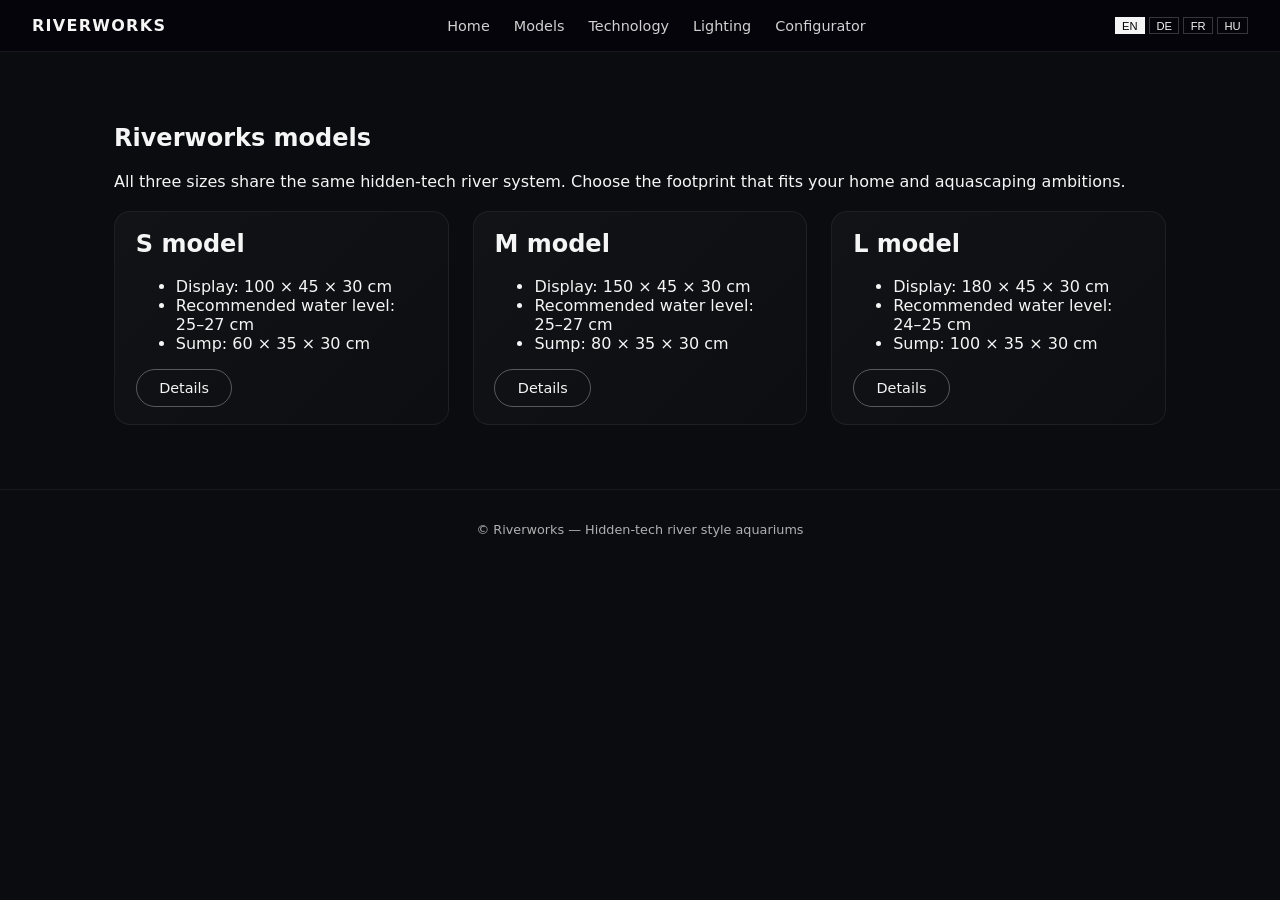
==== models.html @ a70546f6 "Add files via upload" ====
<!DOCTYPE html>
<html lang="en">
<head>
  <meta charset="UTF-8" />
  <meta name="viewport" content="width=device-width, initial-scale=1.0" />
  <title>Riverworks Aquariums</title>
  <link rel="stylesheet" href="assets/css/styles.css" />
  <script defer src="assets/js/main.js"></script>
</head>
<body>
<header class="rw-header">
  <div class="rw-logo">Riverworks</div>
  <nav class="rw-nav">
    <a href="index.html" data-i18n="nav_home">Home</a>
    <a href="models.html" data-i18n="nav_models">Models</a>
    <a href="technology.html" data-i18n="nav_technology">Technology</a>
    <a href="lighting.html" data-i18n="nav_lighting">Lighting</a>
    <a href="configurator.html" data-i18n="nav_configurator">Configurator</a>
  </nav>
  <div class="rw-lang">
    <button data-lang="en" class="active">EN</button>
    <button data-lang="de">DE</button>
    <button data-lang="fr">FR</button>
    <button data-lang="hu">HU</button>
  </div>
</header>
<main class="rw-main">

<section class="rw-section">
  <h1 data-i18n="models_h1">Riverworks models</h1>
  <p data-i18n="models_intro">All three sizes share the same hidden-tech river system. Choose the footprint that fits your home and aquascaping ambitions.</p>
  <div class="rw-models-grid">
    <article class="rw-model-card">
      <h2>S model</h2>
      <ul>
        <li>Display: 100 × 45 × 30 cm</li>
        <li>Recommended water level: 25–27 cm</li>
        <li>Sump: 60 × 35 × 30 cm</li>
      </ul>
      <a href="model-s.html" class="btn ghost">Details</a>
    </article>
    <article class="rw-model-card">
      <h2>M model</h2>
      <ul>
        <li>Display: 150 × 45 × 30 cm</li>
        <li>Recommended water level: 25–27 cm</li>
        <li>Sump: 80 × 35 × 30 cm</li>
      </ul>
      <a href="model-m.html" class="btn ghost">Details</a>
    </article>
    <article class="rw-model-card">
      <h2>L model</h2>
      <ul>
        <li>Display: 180 × 45 × 30 cm</li>
        <li>Recommended water level: 24–25 cm</li>
        <li>Sump: 100 × 35 × 30 cm</li>
      </ul>
      <a href="model-l.html" class="btn ghost">Details</a>
    </article>
  </div>
</section>

</main>
<footer class="rw-footer">
  <p>© Riverworks — Hidden-tech river style aquariums</p>
</footer>
</body>
</html>
---- assets/css/styles.css ----
*,
*::before,
*::after {
  box-sizing: border-box;
}

body {
  margin: 0;
  font-family: system-ui, -apple-system, BlinkMacSystemFont, "Segoe UI", sans-serif;
  background: #0b0c10;
  color: #f5f5f5;
}

a {
  color: inherit;
  text-decoration: none;
}

.rw-header {
  position: sticky;
  top: 0;
  z-index: 50;
  display: flex;
  align-items: center;
  justify-content: flex-start;
  padding: 1rem 2rem;
  border-bottom: 1px solid rgba(255,255,255,0.08);
  background: rgba(5,5,10,0.92);
  backdrop-filter: blur(12px);
}

.rw-logo {
  font-weight: 600;
  letter-spacing: 0.08em;
  text-transform: uppercase;
  margin-right: 2rem;
}


.rw-nav {
  display: flex;
  gap: 1.5rem;
  justify-content: center;
  margin: 0 auto;
}

.rw-nav a {
  font-size: 0.9rem;
  opacity: 0.85;
}

.rw-nav a.active,
.rw-nav a:hover {
  opacity: 1;
}

.rw-lang {
  display: flex;
  gap: 0.25rem;
}


.rw-lang button {
  background: transparent;
  border: 1px solid rgba(255,255,255,0.2);
  color: inherit;
  padding: 0.1rem 0.4rem;
  font-size: 0.7rem;
  cursor: pointer;
}

.rw-lang button.active {
  background: #f5f5f5;
  color: #000;
}

.rw-main {
  max-width: 1100px;
  margin: 0 auto;
  padding: 2rem 1.5rem 4rem;
}

.rw-hero {
  padding: 3rem 0 2rem;
}

.rw-hero-text h1 {
  font-size: 2.2rem;
  margin-bottom: 0.5rem;
}

.rw-hero-text p {
  max-width: 520px;
  opacity: 0.86;
}

.rw-hero-actions {
  margin-top: 1.5rem;
  display: flex;
  gap: 0.75rem;
}

.btn {
  display: inline-flex;
  align-items: center;
  justify-content: center;
  padding: 0.6rem 1.4rem;
  border-radius: 999px;
  border: 1px solid rgba(255,255,255,0.3);
  font-size: 0.9rem;
  cursor: pointer;
}

.btn.primary {
  background: #f5f5f5;
  color: #000;
}

.btn.ghost {
  background: transparent;
  color: #f5f5f5;
}

.rw-section {
  margin-top: 2.5rem;
}

.rw-usp-grid,
.rw-models-grid {
  display: grid;
  grid-template-columns: repeat(auto-fit, minmax(220px, 1fr));
  gap: 1.5rem;
  margin-top: 1.25rem;
}

.rw-usp-item,
.rw-model-card {
  border-radius: 1rem;
  padding: 1.1rem 1.3rem;
  background: linear-gradient(135deg, rgba(255,255,255,0.03), rgba(255,255,255,0.01));
  border: 1px solid rgba(255,255,255,0.06);
}

.rw-model-card h3,
.rw-model-card h2 {
  margin-top: 0;
}

.rw-form {
  display: grid;
  gap: 1rem;
  max-width: 520px;
}

.rw-form label {
  display: grid;
  gap: 0.3rem;
}

.rw-form input,
.rw-form textarea,
.rw-form select {
  padding: 0.5rem 0.75rem;
  border-radius: 0.6rem;
  border: 1px solid rgba(255,255,255,0.25);
  background: rgba(0,0,0,0.4);
  color: #f5f5f5;
}

.rw-footer {
  border-top: 1px solid rgba(255,255,255,0.08);
  padding: 1.2rem 1.5rem 2rem;
  text-align: center;
  font-size: 0.8rem;
  opacity: 0.7;
}

.rw-note {
  opacity: 0.8;
  font-size: 0.85rem;
  margin-top: 1.2rem;
}

@media (max-width: 768px) {
  .rw-header {
    flex-wrap: wrap;
    gap: 0.5rem;
    justify-content: center;
  }
  .rw-nav {
    order: 3;
    width: 100%;
    justify-content: center;
    flex-wrap: wrap;
  }
  .rw-lang {
    order: 2;
  }
  .rw-main {
    padding-inline: 1rem;
  }
  .rw-hero-text h1 {
    font-size: 1.8rem;
  }
}
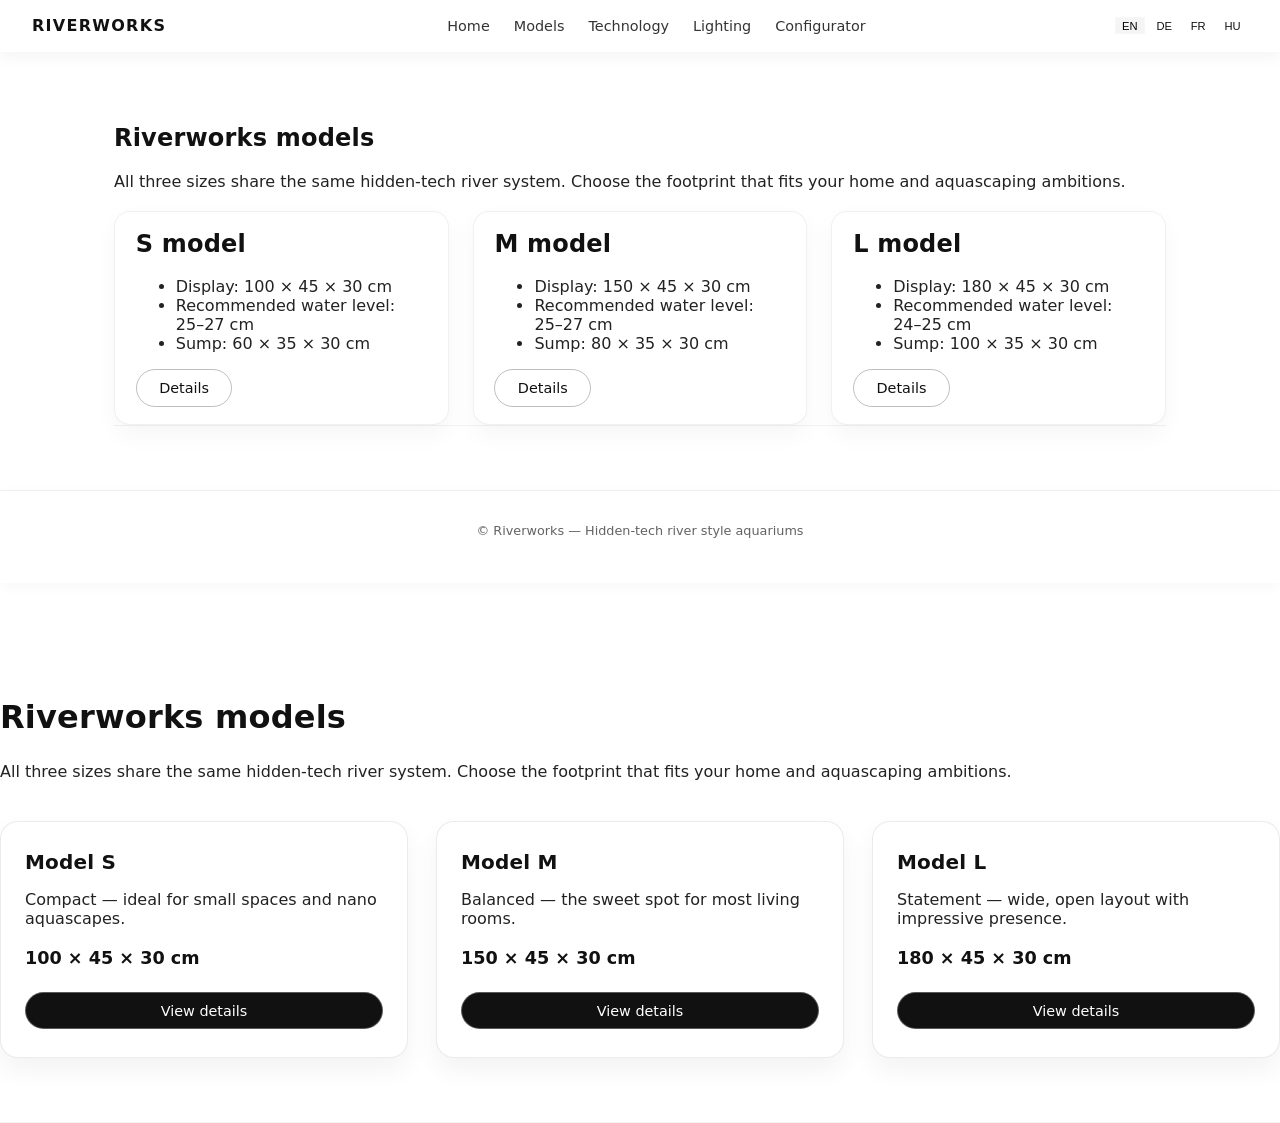
==== commit 2f70a6c0: "Add files via upload" ====
--- a/models.html
+++ b/models.html
@@ -66,3 +66,34 @@
 </footer>
 </body>
 </html>
+
+
+<section class="rw-section rw-models-grid-premium">
+  <header class="rw-section-header">
+    <h1 class="premium-title" data-i18n="models_h1">Riverworks models</h1>
+    <p class="premium-sub" data-i18n="models_intro">One river system — three carefully proportioned sizes.</p>
+  </header>
+
+  <div class="premium-model-grid">
+    <article class="premium-card">
+      <h3>Model S</h3>
+      <p class="tagline">Compact — ideal for small spaces and nano aquascapes.</p>
+      <div class="spec">100 × 45 × 30 cm</div>
+      <a href="configurator.html" class="btn primary">View details</a>
+    </article>
+
+    <article class="premium-card">
+      <h3>Model M</h3>
+      <p class="tagline">Balanced — the sweet spot for most living rooms.</p>
+      <div class="spec">150 × 45 × 30 cm</div>
+      <a href="configurator.html" class="btn primary">View details</a>
+    </article>
+
+    <article class="premium-card">
+      <h3>Model L</h3>
+      <p class="tagline">Statement — wide, open layout with impressive presence.</p>
+      <div class="spec">180 × 45 × 30 cm</div>
+      <a href="configurator.html" class="btn primary">View details</a>
+    </article>
+  </div>
+</section>
--- a/assets/css/styles.css
+++ b/assets/css/styles.css
@@ -204,3 +204,79 @@
     font-size: 1.8rem;
   }
 }
+
+
+/* === Premium White Theme Overrides === */
+html, body {
+  background: #ffffff !important;
+  color: #111111 !important;
+}
+
+.rw-header, .rw-footer {
+  background: #ffffff !important;
+  color: #111111 !important;
+  box-shadow: 0 4px 16px rgba(0,0,0,.05);
+}
+
+.rw-nav a {
+  color: #111111 !important;
+}
+
+.rw-nav a:hover {
+  color: #000000 !important;
+}
+
+.rw-section, .rw-usp, .rw-models-preview, .rw-config, .rw-tech {
+  background: #ffffff !important;
+}
+
+.rw-card, .rw-model-card, .rw-usp-item {
+  background: #ffffff !important;
+  border: 1px solid rgba(0,0,0,.06);
+  box-shadow: 0 10px 24px rgba(0,0,0,.04);
+}
+
+h1, h2, h3, h4, h5 {
+  color: #111111 !important;
+  letter-spacing: .2px;
+}
+
+p, li {
+  color: #222222 !important;
+}
+
+.btn.primary {
+  background: #111111 !important;
+  color: #ffffff !important;
+}
+
+.btn.ghost {
+  border: 1px solid rgba(0,0,0,.25) !important;
+  color: #111111 !important;
+}
+
+.rw-hero {
+  background: #ffffff !important;
+}
+
+.rw-footer {
+  border-top: 1px solid rgba(0,0,0,.08);
+}
+
+/* subtle section separation */
+section {
+  border-bottom: 1px solid rgba(0,0,0,.05);
+}
+/* === End Premium White Theme === */
+
+
+/* Premium Models Grid */
+.rw-models-grid-premium { padding-top: 3rem; padding-bottom: 4rem; }
+.premium-title { font-size: 2rem; font-weight: 700; }
+.premium-sub { color: #444; margin-top: .5rem; margin-bottom: 2.5rem; }
+.premium-model-grid { display: grid; gap: 1.75rem; grid-template-columns: repeat(auto-fit, minmax(260px, 1fr)); }
+.premium-card { background:#fff; border:1px solid rgba(0,0,0,.08); border-radius:18px; padding:1.75rem 1.5rem; box-shadow:0 12px 26px rgba(0,0,0,.05); }
+.premium-card h3 { margin:0 0 .5rem 0; font-size:1.25rem; }
+.premium-card .tagline { color:#555; margin-bottom:1.25rem; }
+.premium-card .spec { font-size:1.1rem; font-weight:600; margin-bottom:1.5rem; }
+.premium-card .btn.primary { width:100%; text-align:center; }
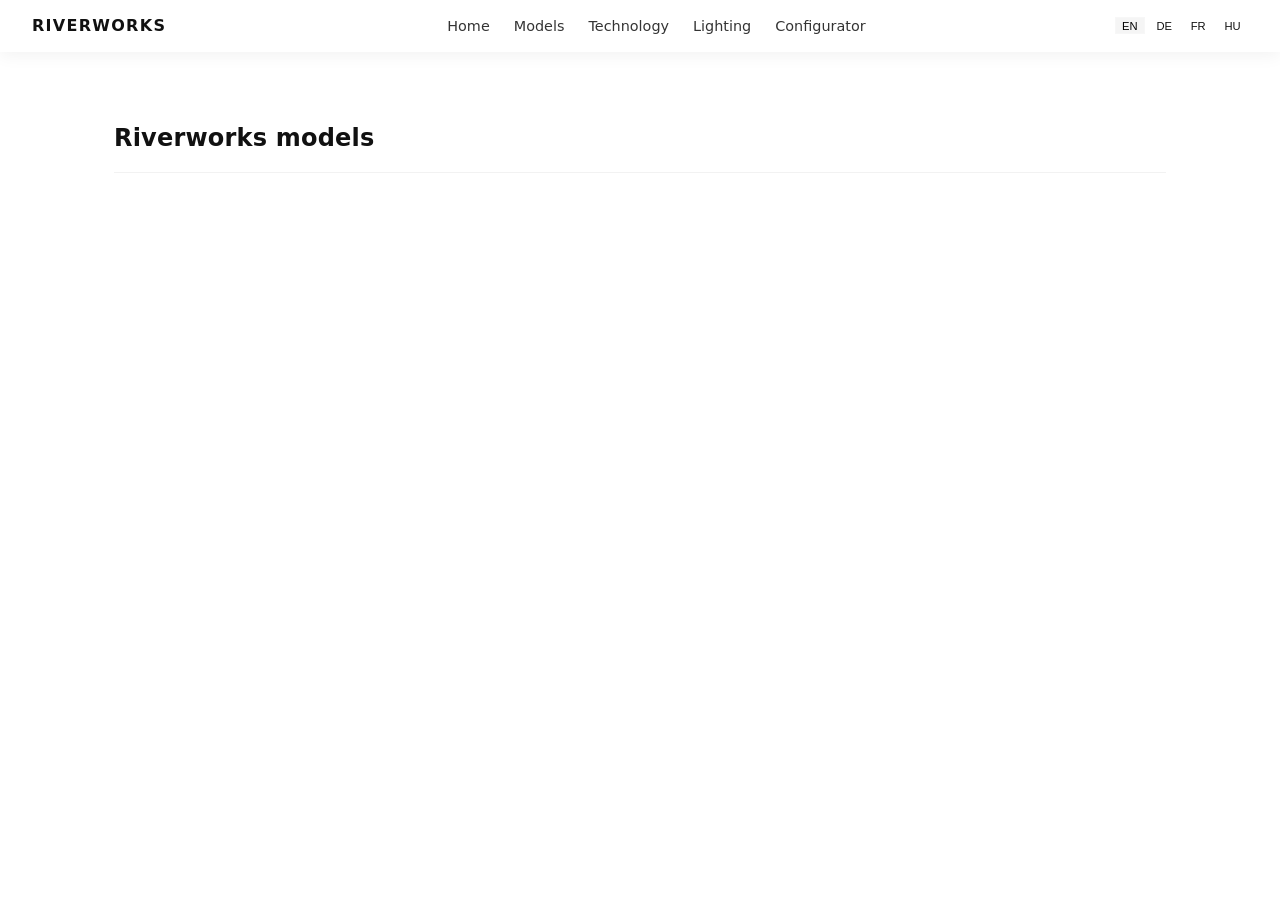
==== commit 05d3bad2: "Add files via upload" ====
--- a/models.html
+++ b/models.html
@@ -27,48 +27,7 @@
 <main class="rw-main">
 
 <section class="rw-section">
-  <h1 data-i18n="models_h1">Riverworks models</h1>
-  <p data-i18n="models_intro">All three sizes share the same hidden-tech river system. Choose the footprint that fits your home and aquascaping ambitions.</p>
-  <div class="rw-models-grid">
-    <article class="rw-model-card">
-      <h2>S model</h2>
-      <ul>
-        <li>Display: 100 × 45 × 30 cm</li>
-        <li>Recommended water level: 25–27 cm</li>
-        <li>Sump: 60 × 35 × 30 cm</li>
-      </ul>
-      <a href="model-s.html" class="btn ghost">Details</a>
-    </article>
-    <article class="rw-model-card">
-      <h2>M model</h2>
-      <ul>
-        <li>Display: 150 × 45 × 30 cm</li>
-        <li>Recommended water level: 25–27 cm</li>
-        <li>Sump: 80 × 35 × 30 cm</li>
-      </ul>
-      <a href="model-m.html" class="btn ghost">Details</a>
-    </article>
-    <article class="rw-model-card">
-      <h2>L model</h2>
-      <ul>
-        <li>Display: 180 × 45 × 30 cm</li>
-        <li>Recommended water level: 24–25 cm</li>
-        <li>Sump: 100 × 35 × 30 cm</li>
-      </ul>
-      <a href="model-l.html" class="btn ghost">Details</a>
-    </article>
-  </div>
-</section>
-
-</main>
-<footer class="rw-footer">
-  <p>© Riverworks — Hidden-tech river style aquariums</p>
-</footer>
-</body>
-</html>
-
-
-<section class="rw-section rw-models-grid-premium">
+  <h1 data-i18n="models_h1">Riverwork<section class="rw-section rw-models-grid-premium">
   <header class="rw-section-header">
     <h1 class="premium-title" data-i18n="models_h1">Riverworks models</h1>
     <p class="premium-sub" data-i18n="models_intro">One river system — three carefully proportioned sizes.</p>
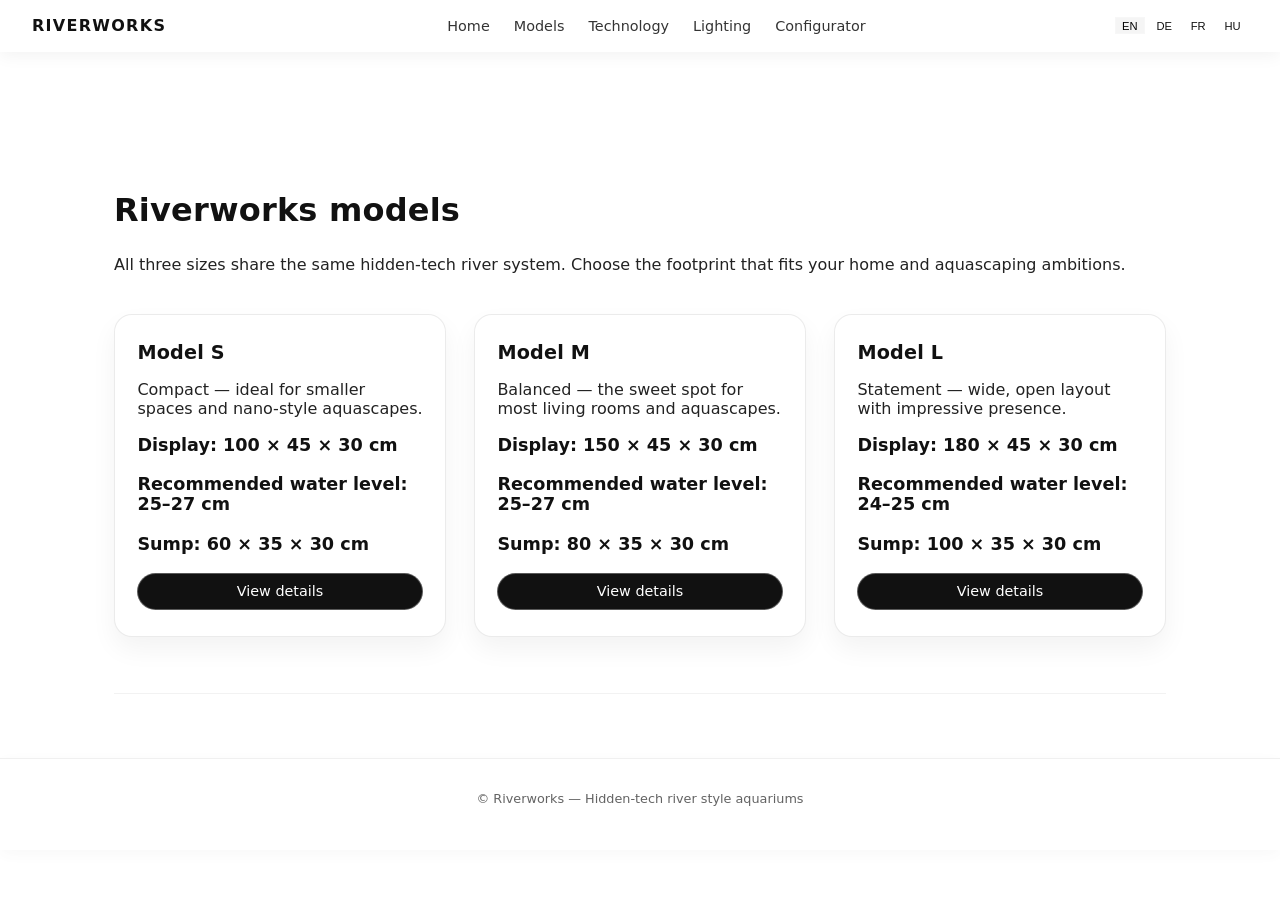
==== commit 1465a1be: "Add files via upload" ====
--- a/models.html
+++ b/models.html
@@ -24,35 +24,46 @@
     <button data-lang="hu">HU</button>
   </div>
 </header>
+
 <main class="rw-main">
+  <section class="rw-section rw-models-grid-premium">
+    <header class="rw-section-header">
+      <h1 class="premium-title" data-i18n="models_h1">Riverworks models</h1>
+      <p class="premium-sub" data-i18n="models_intro">One river system — three carefully proportioned sizes.</p>
+    </header>
 
-<section class="rw-section">
-  <h1 data-i18n="models_h1">Riverwork<section class="rw-section rw-models-grid-premium">
-  <header class="rw-section-header">
-    <h1 class="premium-title" data-i18n="models_h1">Riverworks models</h1>
-    <p class="premium-sub" data-i18n="models_intro">One river system — three carefully proportioned sizes.</p>
-  </header>
+    <div class="premium-model-grid">
+      <article class="premium-card">
+        <h3>Model S</h3>
+        <p class="tagline">Compact — ideal for smaller spaces and nano-style aquascapes.</p>
+        <div class="spec">Display: 100 × 45 × 30 cm</div>
+        <div class="spec">Recommended water level: 25–27 cm</div>
+        <div class="spec">Sump: 60 × 35 × 30 cm</div>
+        <a href="configurator.html" class="btn primary">View details</a>
+      </article>
 
-  <div class="premium-model-grid">
-    <article class="premium-card">
-      <h3>Model S</h3>
-      <p class="tagline">Compact — ideal for small spaces and nano aquascapes.</p>
-      <div class="spec">100 × 45 × 30 cm</div>
-      <a href="configurator.html" class="btn primary">View details</a>
-    </article>
+      <article class="premium-card">
+        <h3>Model M</h3>
+        <p class="tagline">Balanced — the sweet spot for most living rooms and aquascapes.</p>
+        <div class="spec">Display: 150 × 45 × 30 cm</div>
+        <div class="spec">Recommended water level: 25–27 cm</div>
+        <div class="spec">Sump: 80 × 35 × 30 cm</div>
+        <a href="configurator.html" class="btn primary">View details</a>
+      </article>
 
-    <article class="premium-card">
-      <h3>Model M</h3>
-      <p class="tagline">Balanced — the sweet spot for most living rooms.</p>
-      <div class="spec">150 × 45 × 30 cm</div>
-      <a href="configurator.html" class="btn primary">View details</a>
-    </article>
-
-    <article class="premium-card">
-      <h3>Model L</h3>
-      <p class="tagline">Statement — wide, open layout with impressive presence.</p>
-      <div class="spec">180 × 45 × 30 cm</div>
-      <a href="configurator.html" class="btn primary">View details</a>
-    </article>
-  </div>
-</section>
+      <article class="premium-card">
+        <h3>Model L</h3>
+        <p class="tagline">Statement — wide, open layout with impressive presence.</p>
+        <div class="spec">Display: 180 × 45 × 30 cm</div>
+        <div class="spec">Recommended water level: 24–25 cm</div>
+        <div class="spec">Sump: 100 × 35 × 30 cm</div>
+        <a href="configurator.html" class="btn primary">View details</a>
+      </article>
+    </div>
+  </section>
+</main>
+<footer class="rw-footer">
+  <p>© Riverworks — Hidden-tech river style aquariums</p>
+</footer>
+</body>
+</html>
--- a/assets/css/styles.css
+++ b/assets/css/styles.css
@@ -280,3 +280,13 @@
 .premium-card .tagline { color:#555; margin-bottom:1.25rem; }
 .premium-card .spec { font-size:1.1rem; font-weight:600; margin-bottom:1.5rem; }
 .premium-card .btn.primary { width:100%; text-align:center; }
+
+
+/* Premium Models Grid (fixed)*/
+.rw-models-grid-premium{padding-top:2.5rem;padding-bottom:3.5rem;}
+.premium-model-grid{display:grid;gap:1.75rem;grid-template-columns:repeat(auto-fit,minmax(260px,1fr));}
+.premium-card{background:#fff;border:1px solid rgba(0,0,0,.08);border-radius:18px;padding:1.6rem 1.4rem;box-shadow:0 12px 26px rgba(0,0,0,.05);}
+.premium-card h3{margin:0 0 .4rem 0;font-size:1.2rem;}
+.premium-card .tagline{color:#555;margin-bottom:1.1rem;}
+.premium-card .spec{font-weight:600;margin-bottom:1.2rem;}
+.premium-card .btn.primary{width:100%;text-align:center;}
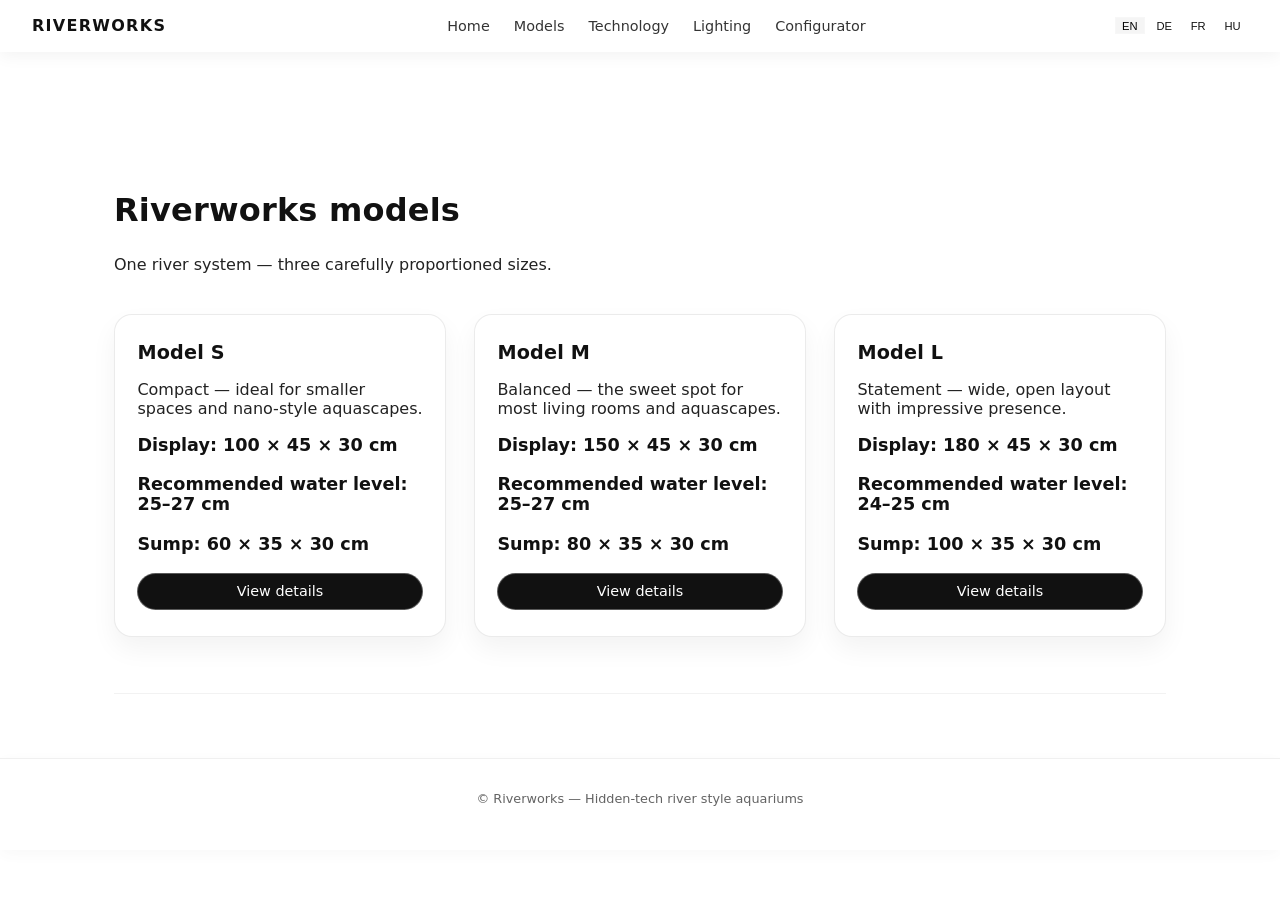
==== commit b42af6e1: "Update models.html" ====
--- a/models.html
+++ b/models.html
@@ -32,14 +32,14 @@
       <p class="premium-sub" data-i18n="models_intro">One river system — three carefully proportioned sizes.</p>
     </header>
 
-    <div class="premium-model-grid">
+        <div class="premium-model-grid">
       <article class="premium-card">
         <h3>Model S</h3>
         <p class="tagline">Compact — ideal for smaller spaces and nano-style aquascapes.</p>
         <div class="spec">Display: 100 × 45 × 30 cm</div>
         <div class="spec">Recommended water level: 25–27 cm</div>
         <div class="spec">Sump: 60 × 35 × 30 cm</div>
-        <a href="configurator.html" class="btn primary">View details</a>
+        <a href="model-s.html" class="btn primary">View details</a>
       </article>
 
       <article class="premium-card">
@@ -48,7 +48,7 @@
         <div class="spec">Display: 150 × 45 × 30 cm</div>
         <div class="spec">Recommended water level: 25–27 cm</div>
         <div class="spec">Sump: 80 × 35 × 30 cm</div>
-        <a href="configurator.html" class="btn primary">View details</a>
+        <a href="model-m.html" class="btn primary">View details</a>
       </article>
 
       <article class="premium-card">
@@ -57,13 +57,14 @@
         <div class="spec">Display: 180 × 45 × 30 cm</div>
         <div class="spec">Recommended water level: 24–25 cm</div>
         <div class="spec">Sump: 100 × 35 × 30 cm</div>
-        <a href="configurator.html" class="btn primary">View details</a>
+        <a href="model-l.html" class="btn primary">View details</a>
       </article>
     </div>
+
   </section>
 </main>
 <footer class="rw-footer">
   <p>© Riverworks — Hidden-tech river style aquariums</p>
 </footer>
 </body>
-</html>+</html>
--- a/assets/css/styles.css
+++ b/assets/css/styles.css
@@ -290,3 +290,71 @@
 .premium-card .tagline{color:#555;margin-bottom:1.1rem;}
 .premium-card .spec{font-weight:600;margin-bottom:1.2rem;}
 .premium-card .btn.primary{width:100%;text-align:center;}
+
+/* Configurator layout */
+.rw-configurator {
+  max-width: 960px;
+  margin: 0 auto;
+}
+
+.rw-form-grid {
+  display: grid;
+  gap: 2rem;
+  grid-template-columns: minmax(0,1fr);
+}
+
+.rw-form-title {
+  font-size: 1rem;
+  font-weight: 600;
+  margin-bottom: 1rem;
+  color: #333;
+}
+
+.rw-form-column label {
+  display: block;
+  margin-bottom: 1.25rem;
+}
+
+.rw-form-column span {
+  display: block;
+  font-size: .9rem;
+  font-weight: 500;
+  margin-bottom: .35rem;
+}
+
+.rw-form-column input,
+.rw-form-column select,
+.rw-form-column textarea {
+  width: 100%;
+  padding: .6rem .7rem;
+  border-radius: 10px;
+  border: 1px solid rgba(0,0,0,.15);
+  font-size: .95rem;
+}
+
+.rw-form-column textarea {
+  resize: vertical;
+}
+
+.rw-checkbox-group {
+  display: grid;
+  gap: .35rem;
+  margin-top: .25rem;
+}
+
+.rw-checkbox-group label {
+  font-size: .9rem;
+  font-weight: 400;
+}
+
+.rw-checkbox-group input {
+  width: auto;
+  margin-right: .4rem;
+}
+
+@media (min-width: 768px) {
+  .rw-form-grid {
+    grid-template-columns: repeat(2, minmax(0,1fr));
+    align-items: flex-start;
+  }
+}
